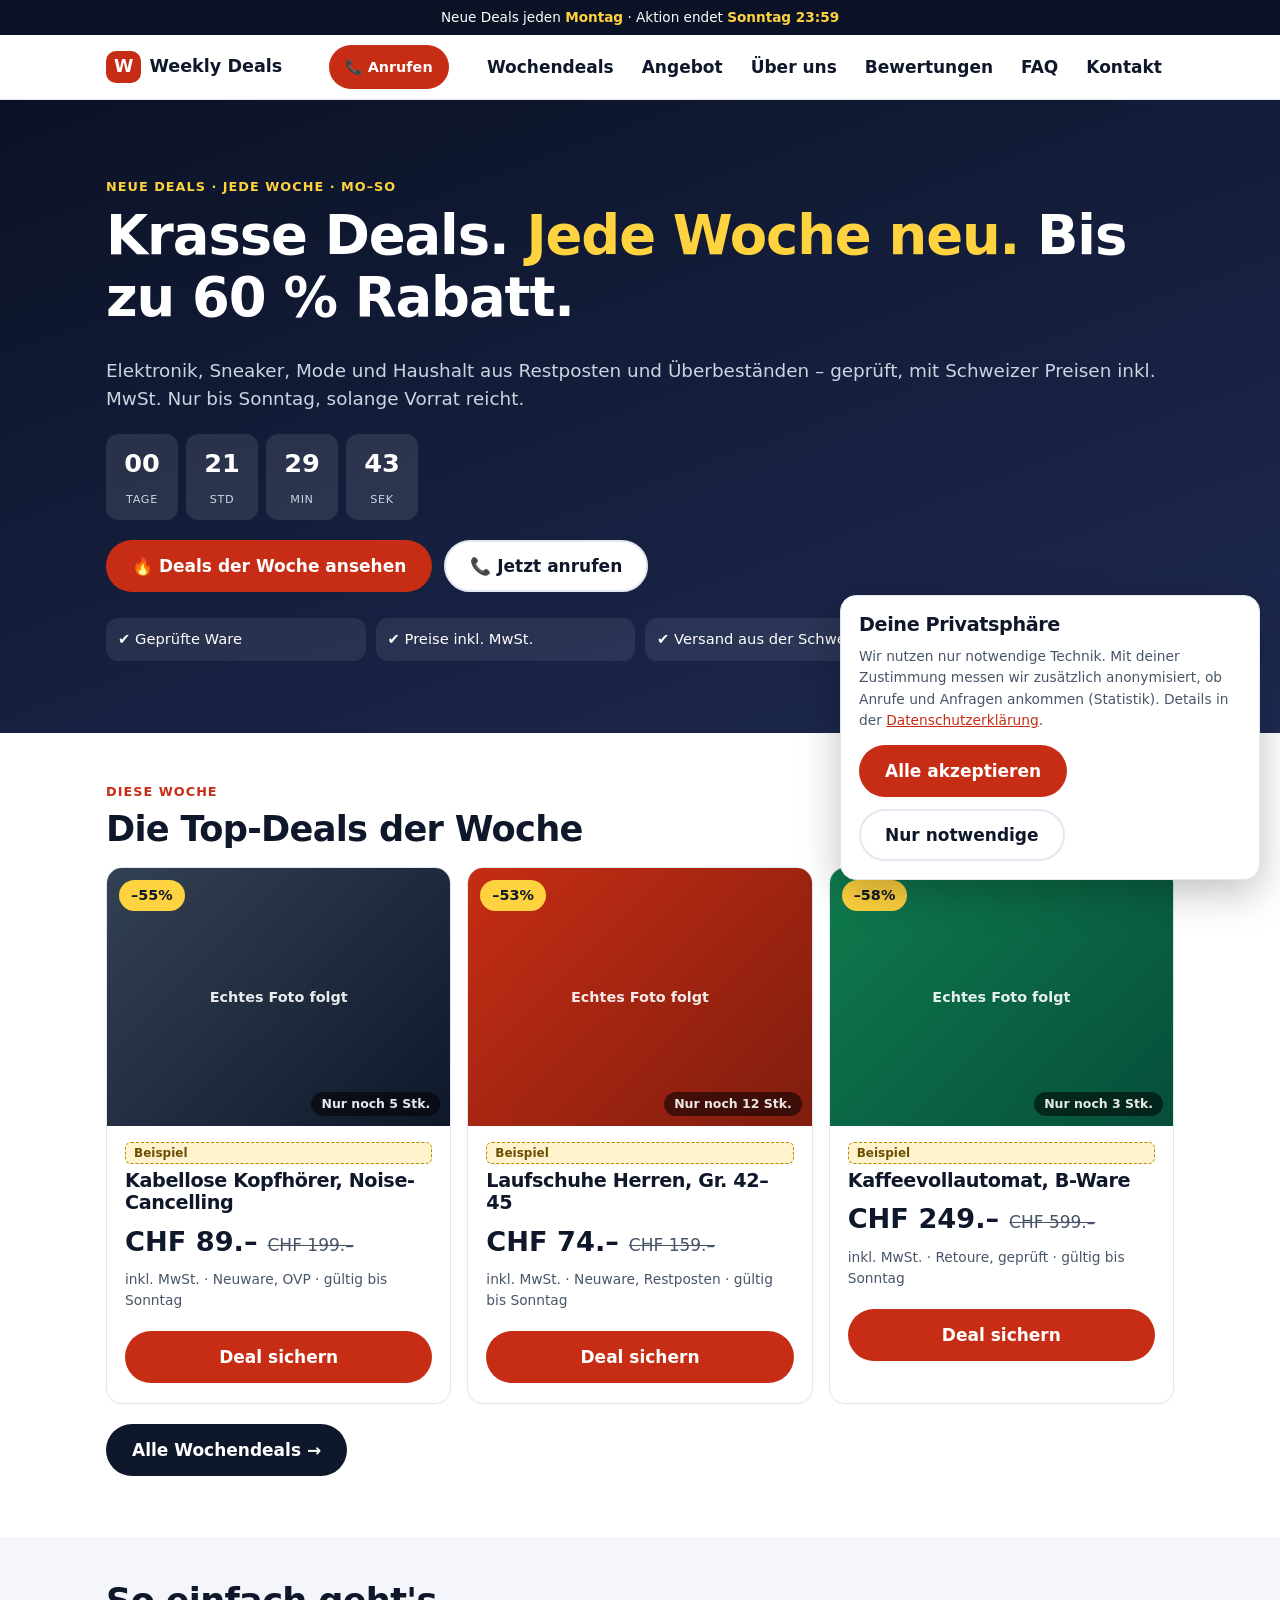
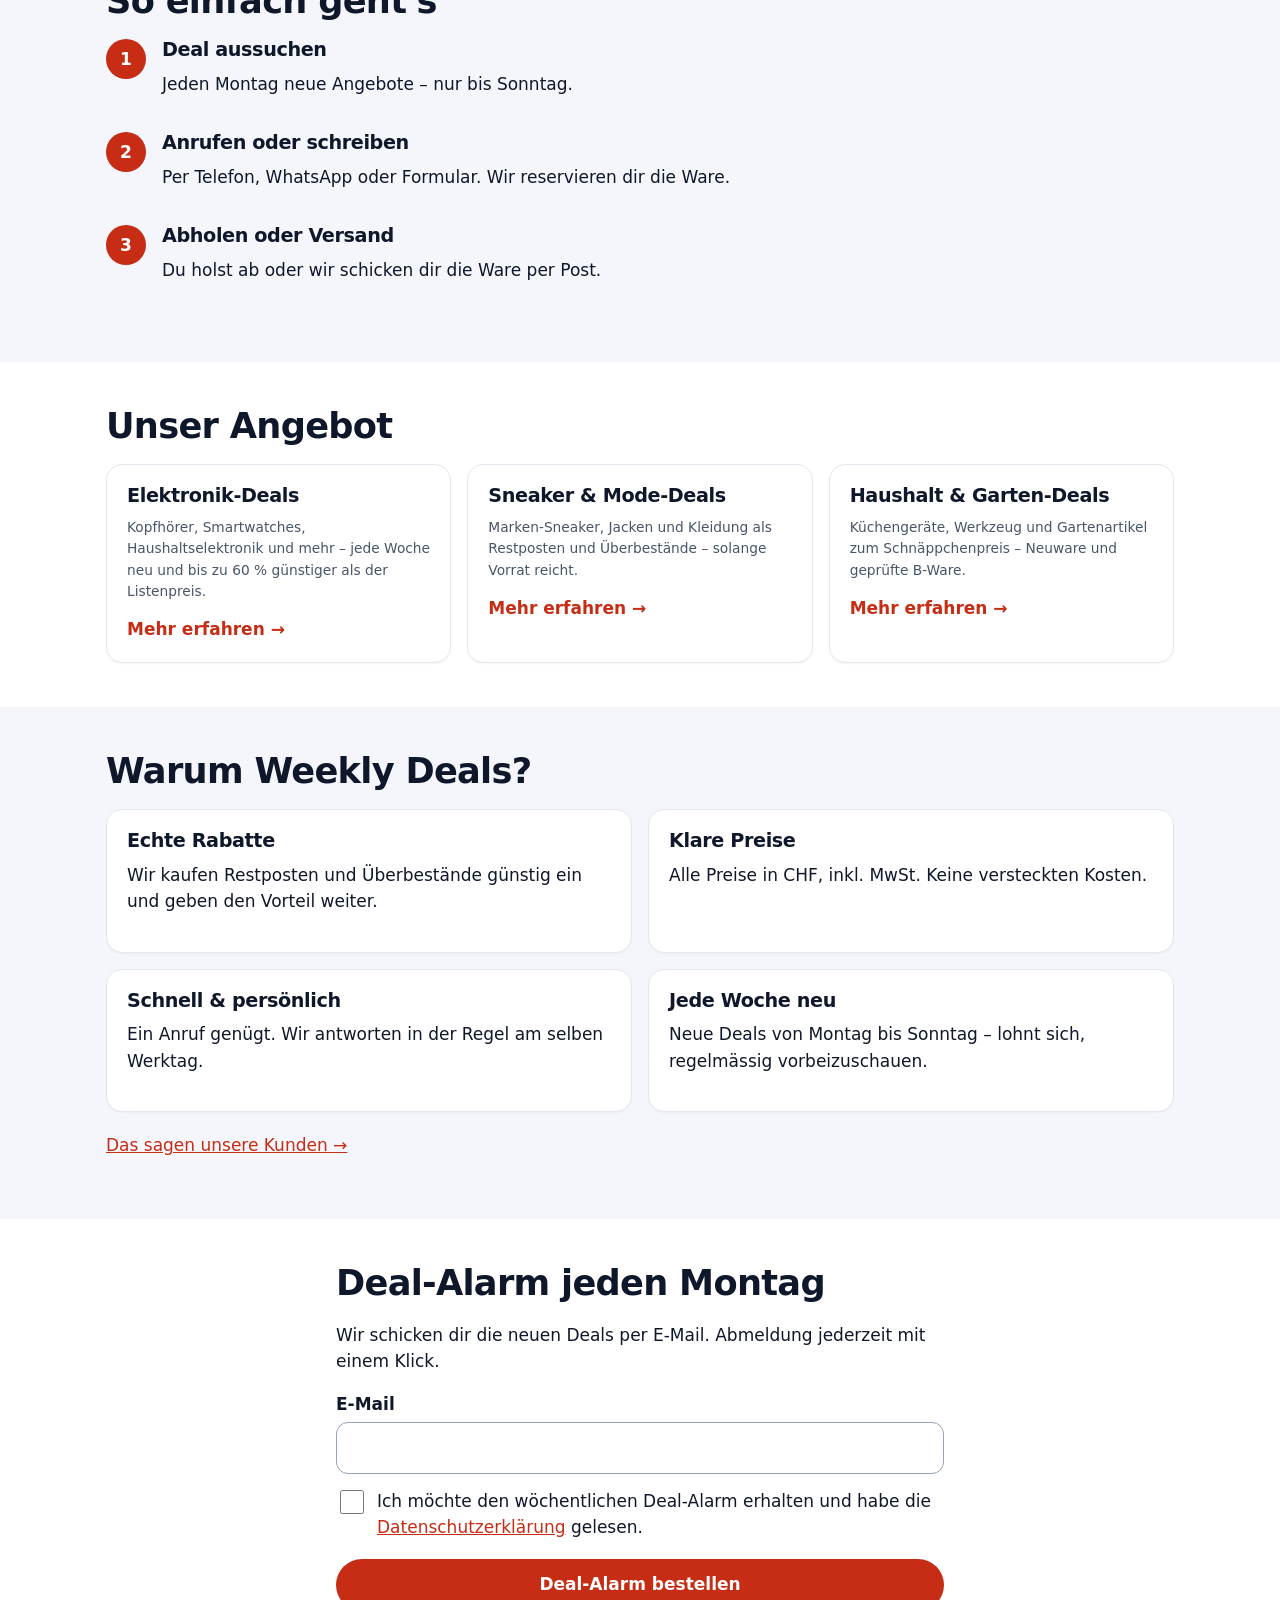
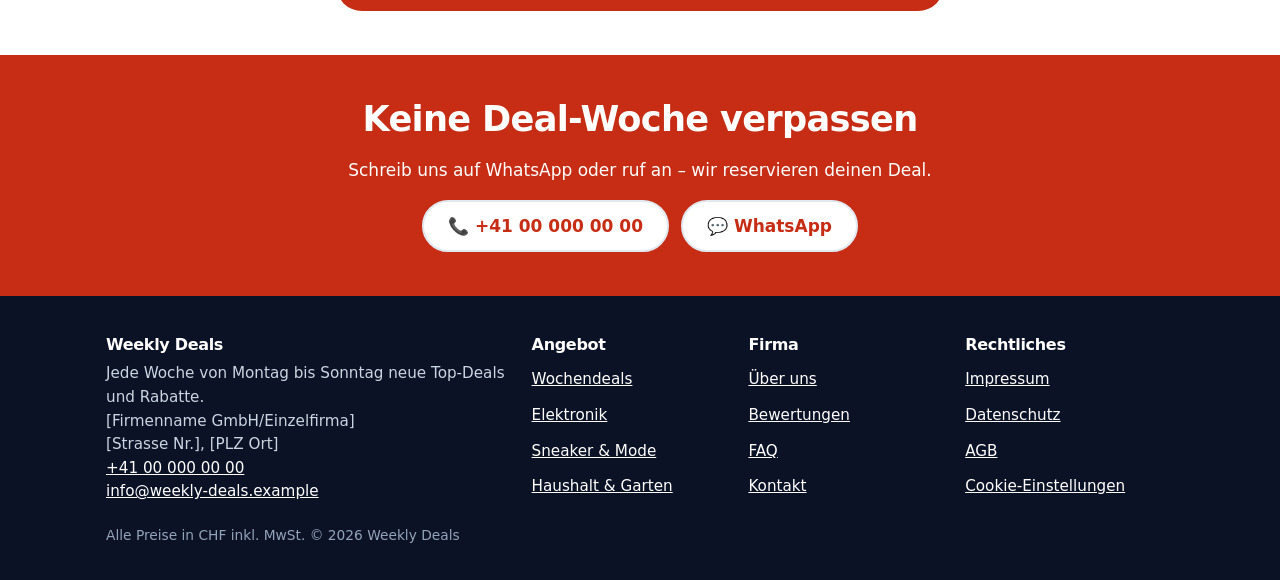
==== index.html @ 0f3e4e6d "Erster Entwurf Weekly Deals Website (mobile first)" ====
<!doctype html>
<html lang="de-CH">
<head>
<meta charset="utf-8">
<meta name="viewport" content="width=device-width,initial-scale=1">
<title>Weekly Deals Schweiz – Krasse Wochendeals bis 60 % Rabatt</title>
<meta name="description" content="Jede Woche neue Deals von Montag bis Sonntag: Elektronik, Sneaker, Mode & Haushalt bis 60 % günstiger. Jetzt anrufen oder Deal sichern – Schweiz.">
<link rel="canonical" href="https://www.weekly-deals.example/">

<meta name="theme-color" content="#0b1226">
<meta property="og:title" content="Weekly Deals Schweiz – Krasse Wochendeals bis 60 % Rabatt"><meta property="og:description" content="Jede Woche neue Deals von Montag bis Sonntag: Elektronik, Sneaker, Mode & Haushalt bis 60 % günstiger. Jetzt anrufen oder Deal sichern – Schweiz."><meta property="og:type" content="website"><meta property="og:locale" content="de_CH">
<link rel="icon" href="data:image/svg+xml,%3Csvg xmlns='http://www.w3.org/2000/svg' viewBox='0 0 64 64'%3E%3Crect width='64' height='64' rx='14' fill='%23c62d14'/%3E%3Ctext x='32' y='44' font-size='34' font-family='Arial' font-weight='900' text-anchor='middle' fill='white'%3EW%3C/text%3E%3C/svg%3E">
<link rel="stylesheet" href="css/style.css">
<script type="application/ld+json">{"@context":"https://schema.org","@type":"Store","name":"Weekly Deals","url":"https://www.weekly-deals.example/","telephone":"+41000000000","email":"info@weekly-deals.example","address":{"@type":"PostalAddress","streetAddress":"[Strasse Nr.]","addressLocality":"[PLZ Ort]","addressCountry":"CH"},"priceRange":"CHF","openingHoursSpecification":[{"@type":"OpeningHoursSpecification","dayOfWeek":["Monday","Tuesday","Wednesday","Thursday","Friday"],"opens":"09:00","closes":"18:00"},{"@type":"OpeningHoursSpecification","dayOfWeek":"Saturday","opens":"09:00","closes":"16:00"}]}</script>
</head>
<body>
<a class="skip" href="#main">Zum Inhalt springen</a>
<div class="topstrip">Neue Deals jeden <strong>Montag</strong> · Aktion endet <strong>Sonntag 23:59</strong></div>
<header class="site-header"><div class="wrap bar">
  <a class="logo" href="" aria-label="Weekly Deals – Startseite"><i>W</i>Weekly Deals</a>
  <a class="btn btn-primary call-btn" href="tel:+41000000000" aria-label="Anrufen +41 00 000 00 00">📞 Anrufen</a>
  <button class="burger" aria-label="Menü" aria-expanded="false" aria-controls="nav">☰</button>
  <nav id="nav" class="nav" aria-label="Hauptnavigation"><a href="wochendeals/">Wochendeals</a><a href="angebot/">Angebot</a><a href="ueber-uns/">Über uns</a><a href="bewertungen/">Bewertungen</a><a href="faq/">FAQ</a><a href="kontakt/">Kontakt</a></nav>
</div></header>
<main id="main">

<section class="hero"><div class="wrap">
  <span class="eyebrow" style="color:var(--accent)">Neue Deals · jede Woche · Mo–So</span>
  <h1>Krasse Deals. <em>Jede Woche neu.</em> Bis zu 60&nbsp;% Rabatt.</h1>
  <p class="lead">Elektronik, Sneaker, Mode und Haushalt aus Restposten und Überbeständen – geprüft, mit Schweizer Preisen inkl. MwSt. Nur bis Sonntag, solange Vorrat reicht.</p>
  <div id="countdown" class="countdown" role="timer" aria-label="Zeit bis Aktionsende">
    <div><b>00</b><span>Tage</span></div><div><b>00</b><span>Std</span></div><div><b>00</b><span>Min</span></div><div><b>00</b><span>Sek</span></div></div>
  <div class="btn-row"><a class="btn btn-primary" href="wochendeals/">🔥 Deals der Woche ansehen</a><a class="btn btn-light" href="tel:+41000000000">📞 Jetzt anrufen</a></div>
  <div class="trust"><div>✔ Geprüfte Ware</div><div>✔ Preise inkl. MwSt.</div><div>✔ Versand aus der Schweiz</div><div>✔ Persönlicher Kontakt</div></div>
</div></section>
<section class="section"><div class="wrap">
  <span class="eyebrow">Diese Woche</span><h2>Die Top-Deals der Woche</h2>
  <div class="grid c3"><article class="card deal" data-cat="elektronik">
  <div class="deal-img g1" role="img" aria-label="Platzhalter für Produktfoto: Kabellose Kopfhörer, Noise-Cancelling"><span class="badge">–55%</span><span>Echtes Foto folgt</span><span class="stock">Nur noch 5 Stk.</span></div>
  <div class="deal-body"><span class="tag">Beispiel</span> <h3>Kabellose Kopfhörer, Noise-Cancelling</h3>
    <div class="price"><b>CHF 89.–</b><s>CHF 199.–</s></div>
    <p class="small">inkl. MwSt. · Neuware, OVP · gültig bis Sonntag</p>
    <a class="btn btn-primary btn-block" href="kontakt/?deal=Kabellose Kopfhörer, Noise-Cancelling">Deal sichern</a></div></article><article class="card deal" data-cat="sneaker-mode">
  <div class="deal-img g2" role="img" aria-label="Platzhalter für Produktfoto: Laufschuhe Herren, Gr. 42–45"><span class="badge">–53%</span><span>Echtes Foto folgt</span><span class="stock">Nur noch 12 Stk.</span></div>
  <div class="deal-body"><span class="tag">Beispiel</span> <h3>Laufschuhe Herren, Gr. 42–45</h3>
    <div class="price"><b>CHF 74.–</b><s>CHF 159.–</s></div>
    <p class="small">inkl. MwSt. · Neuware, Restposten · gültig bis Sonntag</p>
    <a class="btn btn-primary btn-block" href="kontakt/?deal=Laufschuhe Herren, Gr. 42–45">Deal sichern</a></div></article><article class="card deal" data-cat="haushalt-garten">
  <div class="deal-img g3" role="img" aria-label="Platzhalter für Produktfoto: Kaffeevollautomat, B-Ware"><span class="badge">–58%</span><span>Echtes Foto folgt</span><span class="stock">Nur noch 3 Stk.</span></div>
  <div class="deal-body"><span class="tag">Beispiel</span> <h3>Kaffeevollautomat, B-Ware</h3>
    <div class="price"><b>CHF 249.–</b><s>CHF 599.–</s></div>
    <p class="small">inkl. MwSt. · Retoure, geprüft · gültig bis Sonntag</p>
    <a class="btn btn-primary btn-block" href="kontakt/?deal=Kaffeevollautomat, B-Ware">Deal sichern</a></div></article></div>
  <p style="margin-top:20px"><a class="btn btn-dark" href="wochendeals/">Alle Wochendeals →</a></p>
</div></section>
<section class="section soft"><div class="wrap">
  <h2>So einfach geht's</h2>
  <ol class="steps"><li><h3>Deal aussuchen</h3><p>Jeden Montag neue Angebote – nur bis Sonntag.</p></li><li><h3>Anrufen oder schreiben</h3><p>Per Telefon, WhatsApp oder Formular. Wir reservieren dir die Ware.</p></li><li><h3>Abholen oder Versand</h3><p>Du holst ab oder wir schicken dir die Ware per Post.</p></li></ol>
</div></section>
<section class="section"><div class="wrap">
  <h2>Unser Angebot</h2>
  <div class="grid c3">
  <a class="card" style="text-decoration:none;color:inherit" href="angebot/elektronik/"><h3>Elektronik-Deals</h3><p class="small">Kopfhörer, Smartwatches, Haushaltselektronik und mehr – jede Woche neu und bis zu 60 % günstiger als der Listenpreis.</p><b style="color:var(--brand)">Mehr erfahren →</b></a><a class="card" style="text-decoration:none;color:inherit" href="angebot/sneaker-mode/"><h3>Sneaker & Mode-Deals</h3><p class="small">Marken-Sneaker, Jacken und Kleidung als Restposten und Überbestände – solange Vorrat reicht.</p><b style="color:var(--brand)">Mehr erfahren →</b></a><a class="card" style="text-decoration:none;color:inherit" href="angebot/haushalt-garten/"><h3>Haushalt & Garten-Deals</h3><p class="small">Küchengeräte, Werkzeug und Gartenartikel zum Schnäppchenpreis – Neuware und geprüfte B-Ware.</p><b style="color:var(--brand)">Mehr erfahren →</b></a>
  </div>
</div></section>
<section class="section soft"><div class="wrap">
  <h2>Warum Weekly Deals?</h2>
  <div class="grid c2">
    <div class="card"><h3>Echte Rabatte</h3><p>Wir kaufen Restposten und Überbestände günstig ein und geben den Vorteil weiter.</p></div>
    <div class="card"><h3>Klare Preise</h3><p>Alle Preise in CHF, inkl. MwSt. Keine versteckten Kosten.</p></div>
    <div class="card"><h3>Schnell &amp; persönlich</h3><p>Ein Anruf genügt. Wir antworten in der Regel am selben Werktag.</p></div>
    <div class="card"><h3>Jede Woche neu</h3><p>Neue Deals von Montag bis Sonntag – lohnt sich, regelmässig vorbeizuschauen.</p></div>
  </div>
  <p style="margin-top:20px"><a href="bewertungen/">Das sagen unsere Kunden →</a></p>
</div></section>
<section class="section"><div class="wrap" style="max-width:640px">
  <h2>Deal-Alarm jeden Montag</h2>
  <p>Wir schicken dir die neuen Deals per E-Mail. Abmeldung jederzeit mit einem Klick.</p>
  <form data-form data-thanks="danke/" action="https://formspree.io/f/PLATZHALTER" method="post">
    <div class="hp" aria-hidden="true"><label>Nicht ausfüllen<input type="text" name="website" tabindex="-1" autocomplete="off"></label></div>
    <input type="hidden" name="form" value="newsletter">
    <div><label for="nl-mail">E-Mail</label><input id="nl-mail" type="email" name="email" required autocomplete="email"></div>
    <label class="check"><input type="checkbox" required name="consent"><span>Ich möchte den wöchentlichen Deal-Alarm erhalten und habe die <a href="datenschutz/">Datenschutzerklärung</a> gelesen.</span></label>
    <button class="btn btn-primary" type="submit">Deal-Alarm bestellen</button>
  </form>
</div></section>
<section class="cta-band"><div class="wrap"><h2>Keine Deal-Woche verpassen</h2><p>Schreib uns auf WhatsApp oder ruf an – wir reservieren deinen Deal.</p>
<div class="btn-row" style="justify-content:center"><a class="btn btn-light" href="tel:+41000000000">📞 +41 00 000 00 00</a><a class="btn btn-light" href="https://wa.me/41000000000">💬 WhatsApp</a></div></div></section>

</main>
<footer class="site-footer"><div class="wrap">
  <div class="fgrid">
    <div><h3>Weekly Deals</h3><p>Jede Woche von Montag bis Sonntag neue Top-Deals und Rabatte.<br>[Firmenname GmbH/Einzelfirma]<br>[Strasse Nr.], [PLZ Ort]<br><a href="tel:+41000000000">+41 00 000 00 00</a><br><a href="mailto:info@weekly-deals.example">info@weekly-deals.example</a></p></div>
    <div><h3>Angebot</h3><ul><li><a href="wochendeals/">Wochendeals</a></li><li><a href="angebot/elektronik/">Elektronik</a></li><li><a href="angebot/sneaker-mode/">Sneaker &amp; Mode</a></li><li><a href="angebot/haushalt-garten/">Haushalt &amp; Garten</a></li></ul></div>
    <div><h3>Firma</h3><ul><li><a href="ueber-uns/">Über uns</a></li><li><a href="bewertungen/">Bewertungen</a></li><li><a href="faq/">FAQ</a></li><li><a href="kontakt/">Kontakt</a></li></ul></div>
    <div><h3>Rechtliches</h3><ul><li><a href="impressum/">Impressum</a></li><li><a href="datenschutz/">Datenschutz</a></li><li><a href="agb/">AGB</a></li><li><a href="#" id="consent-open">Cookie-Einstellungen</a></li></ul></div>
  </div>
  <p class="small" style="color:#94a3b8">Alle Preise in CHF inkl. MwSt. © <span id="year">2026</span> Weekly Deals</p>
</div></footer>
<div class="mbar" aria-label="Schnellkontakt">
  <a class="btn btn-dark" href="tel:+41000000000">📞 Anrufen</a>
  <a class="btn btn-light" href="https://wa.me/41000000000">💬 WhatsApp</a>
  <a class="btn btn-primary" href="wochendeals/">🔥 Deals</a>
</div>
<div id="consent" class="consent" role="dialog" aria-labelledby="ctitle" aria-live="polite">
  <h3 id="ctitle">Deine Privatsphäre</h3>
  <p class="small">Wir nutzen nur notwendige Technik. Mit deiner Zustimmung messen wir zusätzlich anonymisiert, ob Anrufe und Anfragen ankommen (Statistik). Details in der <a href="datenschutz/">Datenschutzerklärung</a>.</p>
  <div class="btn-row"><button class="btn btn-primary" data-consent="all">Alle akzeptieren</button><button class="btn btn-light" data-consent="necessary">Nur notwendige</button></div>
</div>
<script src="js/main.js" defer></script>
</body>
</html>
---- css/style.css ----
/* Weekly Deals – mobile first. Systemschriften (kein Google Fonts => DSGVO/revDSG-freundlich, schnell). */
:root{
  --ink:#0f172a; --ink-2:#475569; --bg:#ffffff; --bg-soft:#f4f6fb; --line:#e2e8f0;
  --brand:#c62d14; --brand-dark:#9f2210; --accent:#ffd23f; --ok:#0f7b4d; --navy:#0b1226;
  --radius:16px; --shadow:0 6px 24px rgba(15,23,42,.10);
  --font:system-ui,-apple-system,"Segoe UI",Roboto,Helvetica,Arial,sans-serif;
}
*{box-sizing:border-box}
html{scroll-behavior:smooth;-webkit-text-size-adjust:100%}
body{margin:0;font-family:var(--font);color:var(--ink);background:var(--bg);line-height:1.55;font-size:1.0625rem;padding-bottom:76px}
img,svg{max-width:100%;display:block}
a{color:var(--brand)}
h1,h2,h3{line-height:1.15;margin:0 0 .5em;letter-spacing:-.02em}
h1{font-size:clamp(2rem,8vw,3.4rem);font-weight:900}
h2{font-size:clamp(1.55rem,5vw,2.2rem);font-weight:800}
h3{font-size:1.2rem;font-weight:700}
p{margin:0 0 1em}
.wrap{width:100%;max-width:1100px;margin:0 auto;padding:0 16px}
.section{padding:44px 0}
.section.soft{background:var(--bg-soft)}
.lead{font-size:1.15rem;color:var(--ink-2)}
.eyebrow{display:inline-block;font-weight:800;font-size:.8rem;letter-spacing:.08em;text-transform:uppercase;color:var(--brand);margin-bottom:.6em}
:focus-visible{outline:3px solid #1d4ed8;outline-offset:2px}
.skip{position:absolute;left:-999px;top:0;background:#fff;color:#000;padding:10px 14px;z-index:100}
.skip:focus{left:8px;top:8px}

/* Buttons */
.btn{white-space:nowrap;display:inline-flex;align-items:center;justify-content:center;gap:.5em;min-height:52px;padding:0 24px;border-radius:999px;border:2px solid transparent;font:inherit;font-weight:800;text-decoration:none;cursor:pointer;text-align:center}
.btn-primary{background:var(--brand);color:#fff}
.btn-primary:hover{background:var(--brand-dark)}
.btn-light{background:#fff;color:var(--ink);border-color:var(--line)}
.btn-dark{background:var(--ink);color:#fff}
.btn-block{width:100%}
.btn-row{display:flex;flex-direction:column;gap:12px}

/* Header */
.topstrip{background:var(--navy);color:#fff;font-size:.85rem;text-align:center;padding:7px 12px}
.topstrip strong{color:var(--accent)}
.site-header{position:sticky;top:0;z-index:50;background:#fff;border-bottom:1px solid var(--line)}
.bar{display:flex;align-items:center;gap:10px;min-height:64px}
.logo{white-space:nowrap;display:flex;align-items:center;gap:8px;font-weight:900;font-size:1.1rem;text-decoration:none;color:var(--ink);margin-right:auto}
.logo i{font-style:normal;background:var(--brand);color:#fff;border-radius:10px;padding:2px 8px}
.call-btn{min-height:44px;padding:0 14px;font-size:.9rem}
.burger{width:44px;height:44px;border:1px solid var(--line);border-radius:12px;background:#fff;font-size:1.4rem;cursor:pointer}
.nav{display:none;position:absolute;left:0;right:0;top:100%;background:#fff;border-bottom:1px solid var(--line);padding:8px 16px 16px;box-shadow:var(--shadow)}
.nav.open{display:block}
.nav a{display:block;padding:14px 4px;font-weight:700;color:var(--ink);text-decoration:none;border-bottom:1px solid var(--line)}
.nav a[aria-current="page"]{color:var(--brand)}

/* Hero */
.hero{background:linear-gradient(160deg,var(--navy),#1e2a52);color:#fff;padding:40px 0 48px}
.hero .lead{color:#cbd5e1}
.hero h1 em{font-style:normal;color:var(--accent)}
.countdown{display:flex;gap:8px;margin:20px 0}
.countdown div{background:rgba(255,255,255,.1);border-radius:12px;padding:10px 0;width:72px;text-align:center}
.countdown b{display:block;font-size:1.6rem;font-variant-numeric:tabular-nums}
.countdown span{font-size:.7rem;text-transform:uppercase;letter-spacing:.06em;color:#cbd5e1}
.trust{display:grid;grid-template-columns:1fr 1fr;gap:10px;margin-top:26px;font-size:.92rem}
.trust div{background:rgba(255,255,255,.08);border-radius:12px;padding:10px 12px}
.page-hero{background:var(--bg-soft);padding:34px 0 26px;border-bottom:1px solid var(--line)}
.crumbs{font-size:.88rem;color:var(--ink-2);margin-bottom:10px}

/* Cards / Deals */
.grid{display:grid;gap:16px}
.card{background:#fff;border:1px solid var(--line);border-radius:var(--radius);padding:20px;box-shadow:0 1px 2px rgba(15,23,42,.04)}
.deal{padding:0;overflow:hidden;display:flex;flex-direction:column}
.deal-img{position:relative;aspect-ratio:4/3;display:flex;align-items:center;justify-content:center;color:rgba(255,255,255,.9);font-weight:700;font-size:.9rem}
.deal-img .badge{position:absolute;top:12px;left:12px;background:var(--accent);color:var(--ink);font-weight:900;border-radius:999px;padding:4px 12px}
.deal-img .stock{position:absolute;bottom:10px;right:10px;background:rgba(0,0,0,.55);border-radius:999px;padding:2px 10px;font-size:.78rem}
.g1{background:linear-gradient(135deg,#334155,#0f172a)}
.g2{background:linear-gradient(135deg,#c62d14,#7f1d0e)}
.g3{background:linear-gradient(135deg,#0f7b4d,#064e3b)}
.deal-body{padding:16px 18px 20px;display:flex;flex-direction:column;gap:6px;flex:1}
.deal-body h3{margin:0}
.price{display:flex;align-items:baseline;gap:10px;flex-wrap:wrap}
.price b{font-size:1.7rem;font-weight:900}
.price s{color:var(--ink-2)}
.small{font-size:.86rem;color:var(--ink-2)}
.tag{display:inline-block;font-size:.75rem;font-weight:800;background:#fff3cd;border:1px dashed #b58900;border-radius:6px;padding:1px 8px;color:#6b4e00}
.chips{display:flex;gap:8px;overflow-x:auto;padding:4px 0 14px}
.chip{flex:none;min-height:44px;padding:0 18px;border-radius:999px;border:1px solid var(--line);background:#fff;font:inherit;font-weight:700;cursor:pointer}
.chip[aria-pressed="true"]{background:var(--ink);color:#fff;border-color:var(--ink)}
.steps{counter-reset:s;list-style:none;margin:0;padding:0}
.steps li{counter-increment:s;position:relative;padding:0 0 18px 56px}
.steps li::before{content:counter(s);position:absolute;left:0;top:0;width:40px;height:40px;border-radius:50%;background:var(--brand);color:#fff;font-weight:900;display:grid;place-items:center}
.cta-band{background:var(--brand);color:#fff;text-align:center;padding:44px 0}
.cta-band .btn-light{color:var(--brand)}
.quote p{font-size:1.05rem}
.stars{color:#b45309;letter-spacing:2px}
.avatar{width:84px;height:84px;border-radius:50%;background:var(--bg-soft);border:2px dashed var(--line);display:grid;place-items:center;font-weight:800;color:var(--ink-2);margin-bottom:10px}

/* Formulare */
form{display:grid;gap:14px}
label{font-weight:700;display:block;margin-bottom:4px}
input[type=text],input[type=email],input[type=tel],select,textarea{width:100%;min-height:50px;padding:12px 14px;border:1.5px solid #94a3b8;border-radius:12px;font:inherit;background:#fff}
textarea{min-height:120px}
.check{display:flex;gap:10px;align-items:flex-start;font-weight:400}
.check input{width:24px;height:24px;margin-top:2px;flex:none}
.hp{position:absolute;left:-9999px;height:0;overflow:hidden}
.map-box{background:var(--bg-soft);border:1px solid var(--line);border-radius:var(--radius);min-height:260px;display:grid;place-items:center;text-align:center;padding:20px}
.map-box iframe{width:100%;height:320px;border:0;border-radius:var(--radius)}
table{width:100%;border-collapse:collapse}
td,th{padding:8px 4px;border-bottom:1px solid var(--line);text-align:left}
details{border:1px solid var(--line);border-radius:12px;padding:0 16px;margin-bottom:10px;background:#fff}
summary{cursor:pointer;font-weight:800;padding:16px 0;min-height:44px}
.legal h2{font-size:1.3rem;margin-top:1.6em}
.draft-note{background:#fff3cd;border:1px solid #b58900;border-radius:12px;padding:12px 16px;font-size:.92rem;margin-bottom:24px}

/* Footer */
.site-footer{background:var(--navy);color:#cbd5e1;padding:40px 0 20px;font-size:.95rem}
.site-footer a{color:#fff}
.site-footer h3{color:#fff;font-size:1rem}
.site-footer ul{list-style:none;padding:0;margin:0 0 20px}
.site-footer li{padding:6px 0}
.fgrid{display:grid;gap:8px}

/* Sticky Mobile-Leiste */
.mbar{position:fixed;left:0;right:0;bottom:0;z-index:60;display:grid;grid-template-columns:1fr 1fr 1.3fr;gap:8px;padding:8px 10px calc(8px + env(safe-area-inset-bottom));background:#fff;border-top:1px solid var(--line);box-shadow:0 -4px 16px rgba(0,0,0,.08)}
.mbar a{min-height:50px;font-size:.95rem;padding:0 8px}

/* Cookie-Banner */
.consent{position:fixed;left:10px;right:10px;bottom:84px;z-index:80;background:#fff;border:1px solid var(--line);border-radius:var(--radius);box-shadow:0 12px 40px rgba(0,0,0,.25);padding:18px;display:none}
.consent.show{display:block}
.consent .btn-row{margin-top:12px}

@media(min-width:700px){
  .btn-row{flex-direction:row;flex-wrap:wrap}
  .grid.c2{grid-template-columns:repeat(2,1fr)}
  .grid.c3{grid-template-columns:repeat(3,1fr)}
  .trust{grid-template-columns:repeat(4,1fr)}
  .fgrid{grid-template-columns:2fr 1fr 1fr 1fr}
  .consent{left:auto;right:20px;max-width:420px;bottom:20px}
}
@media(min-width:960px){
  body{padding-bottom:0}
  .mbar{display:none}
  .burger{display:none}
  .nav{display:flex;position:static;border:0;box-shadow:none;padding:0;gap:4px}
  .nav a{border:0;padding:10px 12px}
  .logo{margin-right:20px}
  .bar{justify-content:space-between}
  .hero{padding:72px 0}
  .consent{bottom:20px}
}
@media(prefers-reduced-motion:reduce){html{scroll-behavior:auto}}
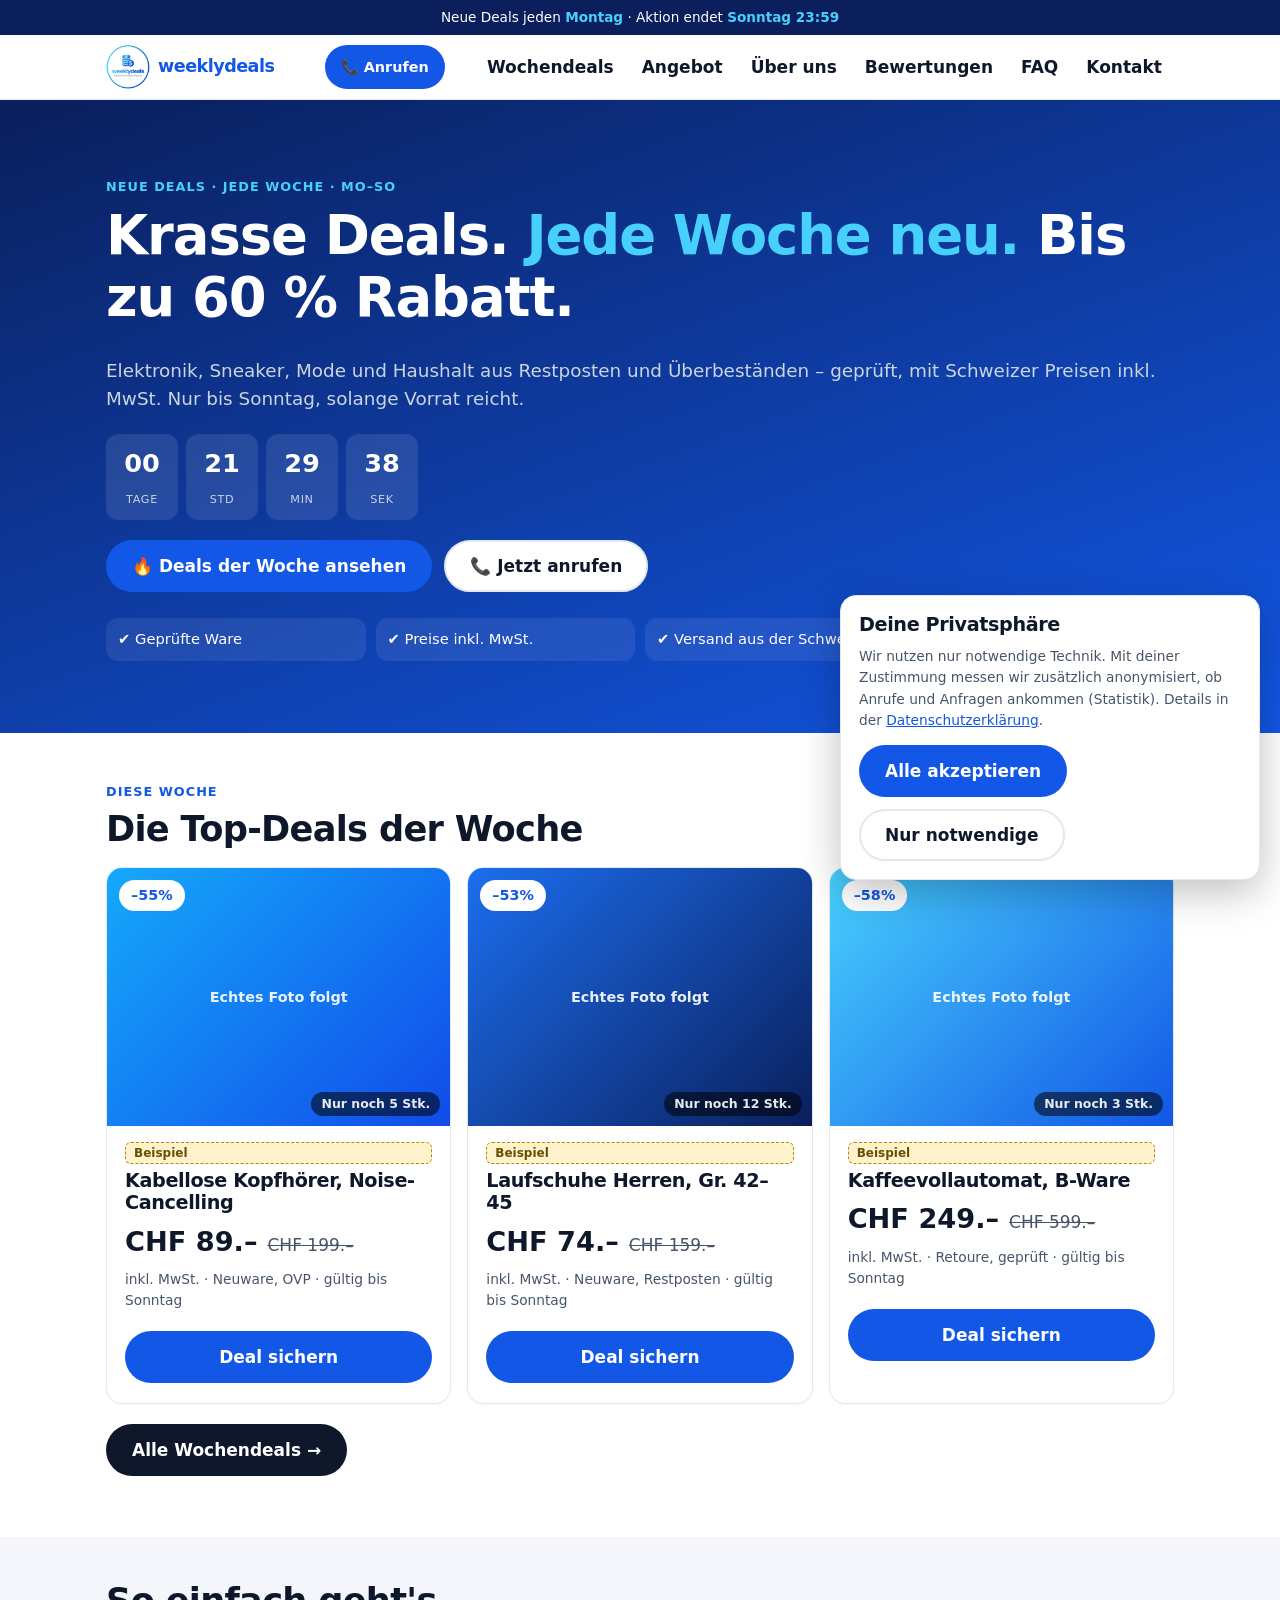
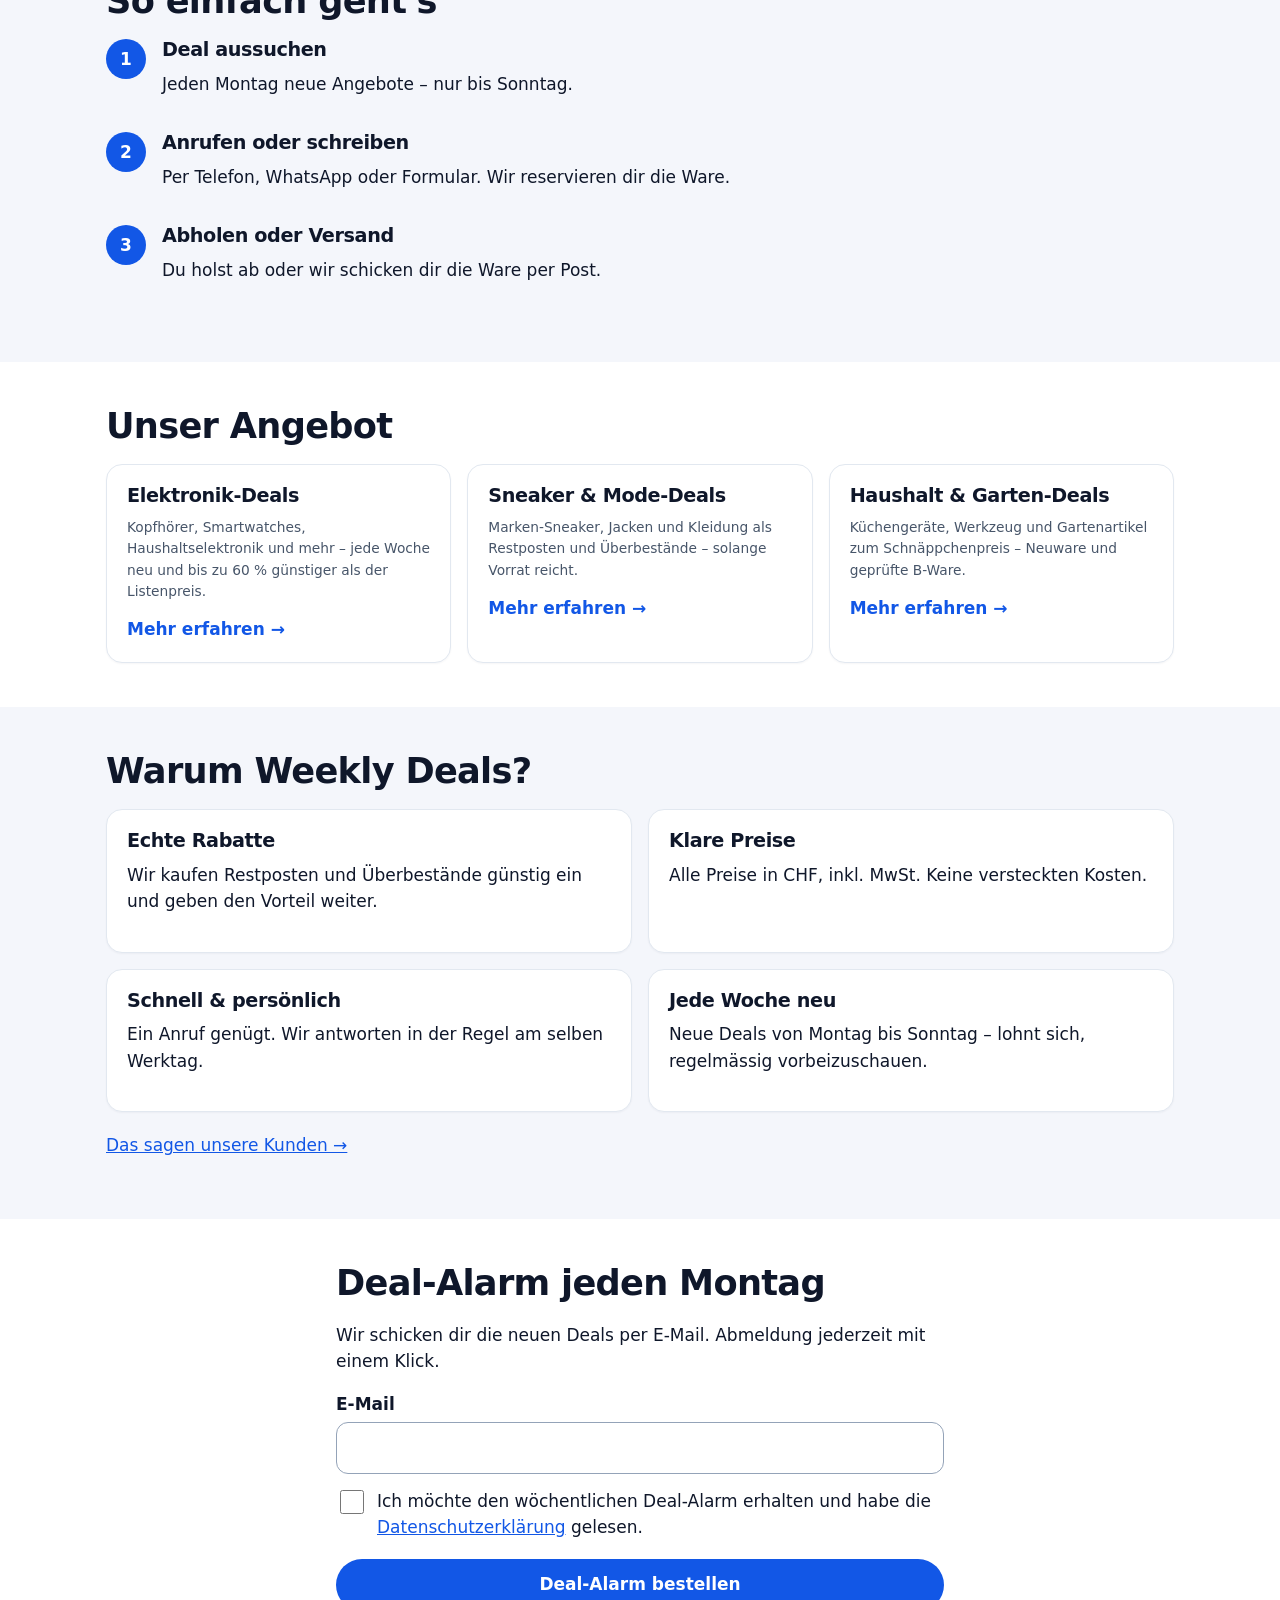
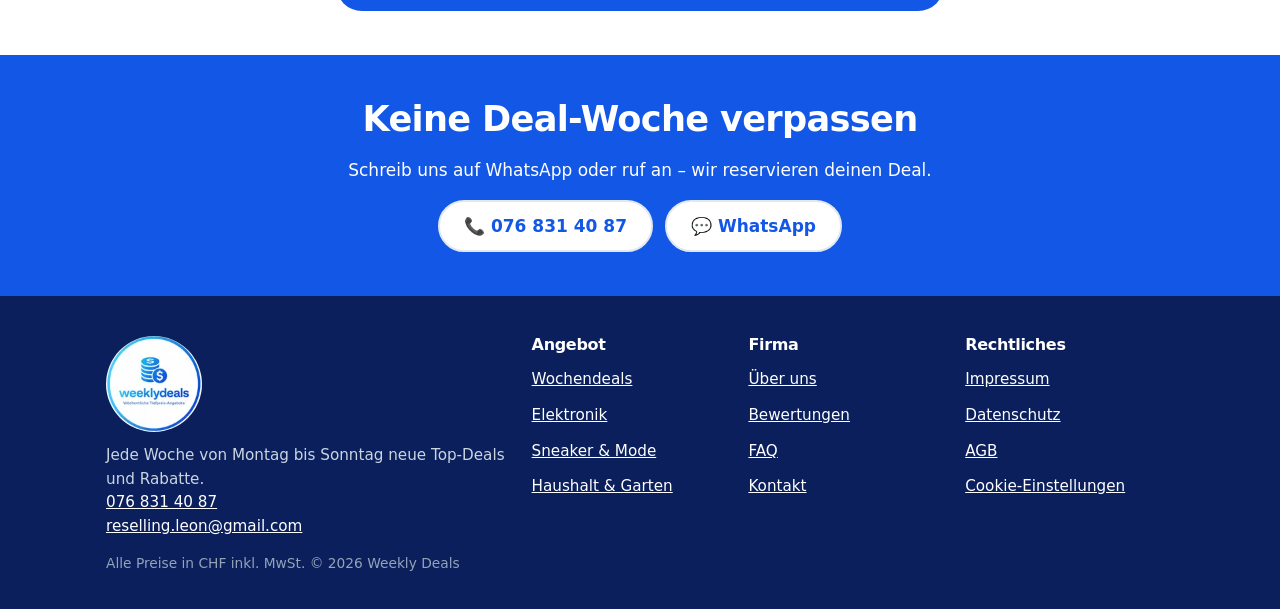
==== commit c2136a72: "Logo, Farben und Kontaktdaten eingebaut; Adresse/Firma/UID/Domain entfernt (noch nicht nötig)" ====
--- a/index.html
+++ b/index.html
@@ -5,20 +5,20 @@
 <meta name="viewport" content="width=device-width,initial-scale=1">
 <title>Weekly Deals Schweiz – Krasse Wochendeals bis 60 % Rabatt</title>
 <meta name="description" content="Jede Woche neue Deals von Montag bis Sonntag: Elektronik, Sneaker, Mode & Haushalt bis 60 % günstiger. Jetzt anrufen oder Deal sichern – Schweiz.">
-<link rel="canonical" href="https://www.weekly-deals.example/">
 
-<meta name="theme-color" content="#0b1226">
+
+<meta name="theme-color" content="#0a1f5c">
 <meta property="og:title" content="Weekly Deals Schweiz – Krasse Wochendeals bis 60 % Rabatt"><meta property="og:description" content="Jede Woche neue Deals von Montag bis Sonntag: Elektronik, Sneaker, Mode & Haushalt bis 60 % günstiger. Jetzt anrufen oder Deal sichern – Schweiz."><meta property="og:type" content="website"><meta property="og:locale" content="de_CH">
-<link rel="icon" href="data:image/svg+xml,%3Csvg xmlns='http://www.w3.org/2000/svg' viewBox='0 0 64 64'%3E%3Crect width='64' height='64' rx='14' fill='%23c62d14'/%3E%3Ctext x='32' y='44' font-size='34' font-family='Arial' font-weight='900' text-anchor='middle' fill='white'%3EW%3C/text%3E%3C/svg%3E">
+<link rel="icon" type="image/png" sizes="32x32" href="img/favicon-32.png">
 <link rel="stylesheet" href="css/style.css">
-<script type="application/ld+json">{"@context":"https://schema.org","@type":"Store","name":"Weekly Deals","url":"https://www.weekly-deals.example/","telephone":"+41000000000","email":"info@weekly-deals.example","address":{"@type":"PostalAddress","streetAddress":"[Strasse Nr.]","addressLocality":"[PLZ Ort]","addressCountry":"CH"},"priceRange":"CHF","openingHoursSpecification":[{"@type":"OpeningHoursSpecification","dayOfWeek":["Monday","Tuesday","Wednesday","Thursday","Friday"],"opens":"09:00","closes":"18:00"},{"@type":"OpeningHoursSpecification","dayOfWeek":"Saturday","opens":"09:00","closes":"16:00"}]}</script>
+<script type="application/ld+json">{"@context":"https://schema.org","@type":"Store","name":"Weekly Deals","telephone":"+41768314087","email":"reselling.leon@gmail.com","areaServed":"CH","priceRange":"CHF","openingHoursSpecification":[{"@type":"OpeningHoursSpecification","dayOfWeek":["Monday","Tuesday","Wednesday","Thursday","Friday"],"opens":"09:00","closes":"18:00"},{"@type":"OpeningHoursSpecification","dayOfWeek":"Saturday","opens":"09:00","closes":"16:00"}]}</script>
 </head>
 <body>
 <a class="skip" href="#main">Zum Inhalt springen</a>
 <div class="topstrip">Neue Deals jeden <strong>Montag</strong> · Aktion endet <strong>Sonntag 23:59</strong></div>
 <header class="site-header"><div class="wrap bar">
-  <a class="logo" href="" aria-label="Weekly Deals – Startseite"><i>W</i>Weekly Deals</a>
-  <a class="btn btn-primary call-btn" href="tel:+41000000000" aria-label="Anrufen +41 00 000 00 00">📞 Anrufen</a>
+  <a class="logo" href="" aria-label="Weekly Deals – Startseite"><img src="img/logo-144.webp" width="48" height="48" alt=""><span>weeklydeals</span></a>
+  <a class="btn btn-primary call-btn" href="tel:+41768314087" aria-label="Anrufen 076 831 40 87">📞 Anrufen</a>
   <button class="burger" aria-label="Menü" aria-expanded="false" aria-controls="nav">☰</button>
   <nav id="nav" class="nav" aria-label="Hauptnavigation"><a href="wochendeals/">Wochendeals</a><a href="angebot/">Angebot</a><a href="ueber-uns/">Über uns</a><a href="bewertungen/">Bewertungen</a><a href="faq/">FAQ</a><a href="kontakt/">Kontakt</a></nav>
 </div></header>
@@ -30,7 +30,7 @@
   <p class="lead">Elektronik, Sneaker, Mode und Haushalt aus Restposten und Überbeständen – geprüft, mit Schweizer Preisen inkl. MwSt. Nur bis Sonntag, solange Vorrat reicht.</p>
   <div id="countdown" class="countdown" role="timer" aria-label="Zeit bis Aktionsende">
     <div><b>00</b><span>Tage</span></div><div><b>00</b><span>Std</span></div><div><b>00</b><span>Min</span></div><div><b>00</b><span>Sek</span></div></div>
-  <div class="btn-row"><a class="btn btn-primary" href="wochendeals/">🔥 Deals der Woche ansehen</a><a class="btn btn-light" href="tel:+41000000000">📞 Jetzt anrufen</a></div>
+  <div class="btn-row"><a class="btn btn-primary" href="wochendeals/">🔥 Deals der Woche ansehen</a><a class="btn btn-light" href="tel:+41768314087">📞 Jetzt anrufen</a></div>
   <div class="trust"><div>✔ Geprüfte Ware</div><div>✔ Preise inkl. MwSt.</div><div>✔ Versand aus der Schweiz</div><div>✔ Persönlicher Kontakt</div></div>
 </div></section>
 <section class="section"><div class="wrap">
@@ -85,12 +85,12 @@
   </form>
 </div></section>
 <section class="cta-band"><div class="wrap"><h2>Keine Deal-Woche verpassen</h2><p>Schreib uns auf WhatsApp oder ruf an – wir reservieren deinen Deal.</p>
-<div class="btn-row" style="justify-content:center"><a class="btn btn-light" href="tel:+41000000000">📞 +41 00 000 00 00</a><a class="btn btn-light" href="https://wa.me/41000000000">💬 WhatsApp</a></div></div></section>
+<div class="btn-row" style="justify-content:center"><a class="btn btn-light" href="tel:+41768314087">📞 076 831 40 87</a><a class="btn btn-light" href="https://wa.me/41768314087">💬 WhatsApp</a></div></div></section>
 
 </main>
 <footer class="site-footer"><div class="wrap">
   <div class="fgrid">
-    <div><h3>Weekly Deals</h3><p>Jede Woche von Montag bis Sonntag neue Top-Deals und Rabatte.<br>[Firmenname GmbH/Einzelfirma]<br>[Strasse Nr.], [PLZ Ort]<br><a href="tel:+41000000000">+41 00 000 00 00</a><br><a href="mailto:info@weekly-deals.example">info@weekly-deals.example</a></p></div>
+    <div><img class="flogo" src="img/logo-144.webp" width="96" height="96" alt="Weekly Deals – Wöchentliche Tiefpreis-Angebote" loading="lazy"><p>Jede Woche von Montag bis Sonntag neue Top-Deals und Rabatte.<br><a href="tel:+41768314087">076 831 40 87</a><br><a href="mailto:reselling.leon@gmail.com">reselling.leon@gmail.com</a></p></div>
     <div><h3>Angebot</h3><ul><li><a href="wochendeals/">Wochendeals</a></li><li><a href="angebot/elektronik/">Elektronik</a></li><li><a href="angebot/sneaker-mode/">Sneaker &amp; Mode</a></li><li><a href="angebot/haushalt-garten/">Haushalt &amp; Garten</a></li></ul></div>
     <div><h3>Firma</h3><ul><li><a href="ueber-uns/">Über uns</a></li><li><a href="bewertungen/">Bewertungen</a></li><li><a href="faq/">FAQ</a></li><li><a href="kontakt/">Kontakt</a></li></ul></div>
     <div><h3>Rechtliches</h3><ul><li><a href="impressum/">Impressum</a></li><li><a href="datenschutz/">Datenschutz</a></li><li><a href="agb/">AGB</a></li><li><a href="#" id="consent-open">Cookie-Einstellungen</a></li></ul></div>
@@ -98,8 +98,8 @@
   <p class="small" style="color:#94a3b8">Alle Preise in CHF inkl. MwSt. © <span id="year">2026</span> Weekly Deals</p>
 </div></footer>
 <div class="mbar" aria-label="Schnellkontakt">
-  <a class="btn btn-dark" href="tel:+41000000000">📞 Anrufen</a>
-  <a class="btn btn-light" href="https://wa.me/41000000000">💬 WhatsApp</a>
+  <a class="btn btn-dark" href="tel:+41768314087">📞 Anrufen</a>
+  <a class="btn btn-light" href="https://wa.me/41768314087">💬 WhatsApp</a>
   <a class="btn btn-primary" href="wochendeals/">🔥 Deals</a>
 </div>
 <div id="consent" class="consent" role="dialog" aria-labelledby="ctitle" aria-live="polite">
--- a/css/style.css
+++ b/css/style.css
@@ -1,7 +1,7 @@
 /* Weekly Deals – mobile first. Systemschriften (kein Google Fonts => DSGVO/revDSG-freundlich, schnell). */
 :root{
   --ink:#0f172a; --ink-2:#475569; --bg:#ffffff; --bg-soft:#f4f6fb; --line:#e2e8f0;
-  --brand:#c62d14; --brand-dark:#9f2210; --accent:#ffd23f; --ok:#0f7b4d; --navy:#0b1226;
+  --brand:#1257e6; --brand-dark:#0b3fb8; --accent:#48d0fd; --ok:#0f7b4d; --navy:#0a1f5c;
   --radius:16px; --shadow:0 6px 24px rgba(15,23,42,.10);
   --font:system-ui,-apple-system,"Segoe UI",Roboto,Helvetica,Arial,sans-serif;
 }
@@ -39,7 +39,9 @@
 .site-header{position:sticky;top:0;z-index:50;background:#fff;border-bottom:1px solid var(--line)}
 .bar{display:flex;align-items:center;gap:10px;min-height:64px}
 .logo{white-space:nowrap;display:flex;align-items:center;gap:8px;font-weight:900;font-size:1.1rem;text-decoration:none;color:var(--ink);margin-right:auto}
-.logo i{font-style:normal;background:var(--brand);color:#fff;border-radius:10px;padding:2px 8px}
+.logo img{width:44px;height:44px;border-radius:50%}
+.logo span{color:var(--brand);letter-spacing:-.03em}
+.flogo{border-radius:50%;background:#fff;margin-bottom:12px}
 .call-btn{min-height:44px;padding:0 14px;font-size:.9rem}
 .burger{width:44px;height:44px;border:1px solid var(--line);border-radius:12px;background:#fff;font-size:1.4rem;cursor:pointer}
 .nav{display:none;position:absolute;left:0;right:0;top:100%;background:#fff;border-bottom:1px solid var(--line);padding:8px 16px 16px;box-shadow:var(--shadow)}
@@ -48,7 +50,7 @@
 .nav a[aria-current="page"]{color:var(--brand)}
 
 /* Hero */
-.hero{background:linear-gradient(160deg,var(--navy),#1e2a52);color:#fff;padding:40px 0 48px}
+.hero{background:linear-gradient(160deg,var(--navy),#1257e6);color:#fff;padding:40px 0 48px}
 .hero .lead{color:#cbd5e1}
 .hero h1 em{font-style:normal;color:var(--accent)}
 .countdown{display:flex;gap:8px;margin:20px 0}
@@ -65,11 +67,11 @@
 .card{background:#fff;border:1px solid var(--line);border-radius:var(--radius);padding:20px;box-shadow:0 1px 2px rgba(15,23,42,.04)}
 .deal{padding:0;overflow:hidden;display:flex;flex-direction:column}
 .deal-img{position:relative;aspect-ratio:4/3;display:flex;align-items:center;justify-content:center;color:rgba(255,255,255,.9);font-weight:700;font-size:.9rem}
-.deal-img .badge{position:absolute;top:12px;left:12px;background:var(--accent);color:var(--ink);font-weight:900;border-radius:999px;padding:4px 12px}
+.deal-img .badge{position:absolute;top:12px;left:12px;background:#fff;color:var(--brand);font-weight:900;border-radius:999px;padding:4px 12px}
 .deal-img .stock{position:absolute;bottom:10px;right:10px;background:rgba(0,0,0,.55);border-radius:999px;padding:2px 10px;font-size:.78rem}
-.g1{background:linear-gradient(135deg,#334155,#0f172a)}
-.g2{background:linear-gradient(135deg,#c62d14,#7f1d0e)}
-.g3{background:linear-gradient(135deg,#0f7b4d,#064e3b)}
+.g1{background:linear-gradient(135deg,#15a9fb,#114be9)}
+.g2{background:linear-gradient(135deg,#1c6eef,#0a1f5c)}
+.g3{background:linear-gradient(135deg,#48d0fd,#1257e6)}
 .deal-body{padding:16px 18px 20px;display:flex;flex-direction:column;gap:6px;flex:1}
 .deal-body h3{margin:0}
 .price{display:flex;align-items:baseline;gap:10px;flex-wrap:wrap}
@@ -86,7 +88,7 @@
 .cta-band{background:var(--brand);color:#fff;text-align:center;padding:44px 0}
 .cta-band .btn-light{color:var(--brand)}
 .quote p{font-size:1.05rem}
-.stars{color:#b45309;letter-spacing:2px}
+.stars{color:#a15c00;letter-spacing:2px}
 .avatar{width:84px;height:84px;border-radius:50%;background:var(--bg-soft);border:2px dashed var(--line);display:grid;place-items:center;font-weight:800;color:var(--ink-2);margin-bottom:10px}
 
 /* Formulare */
